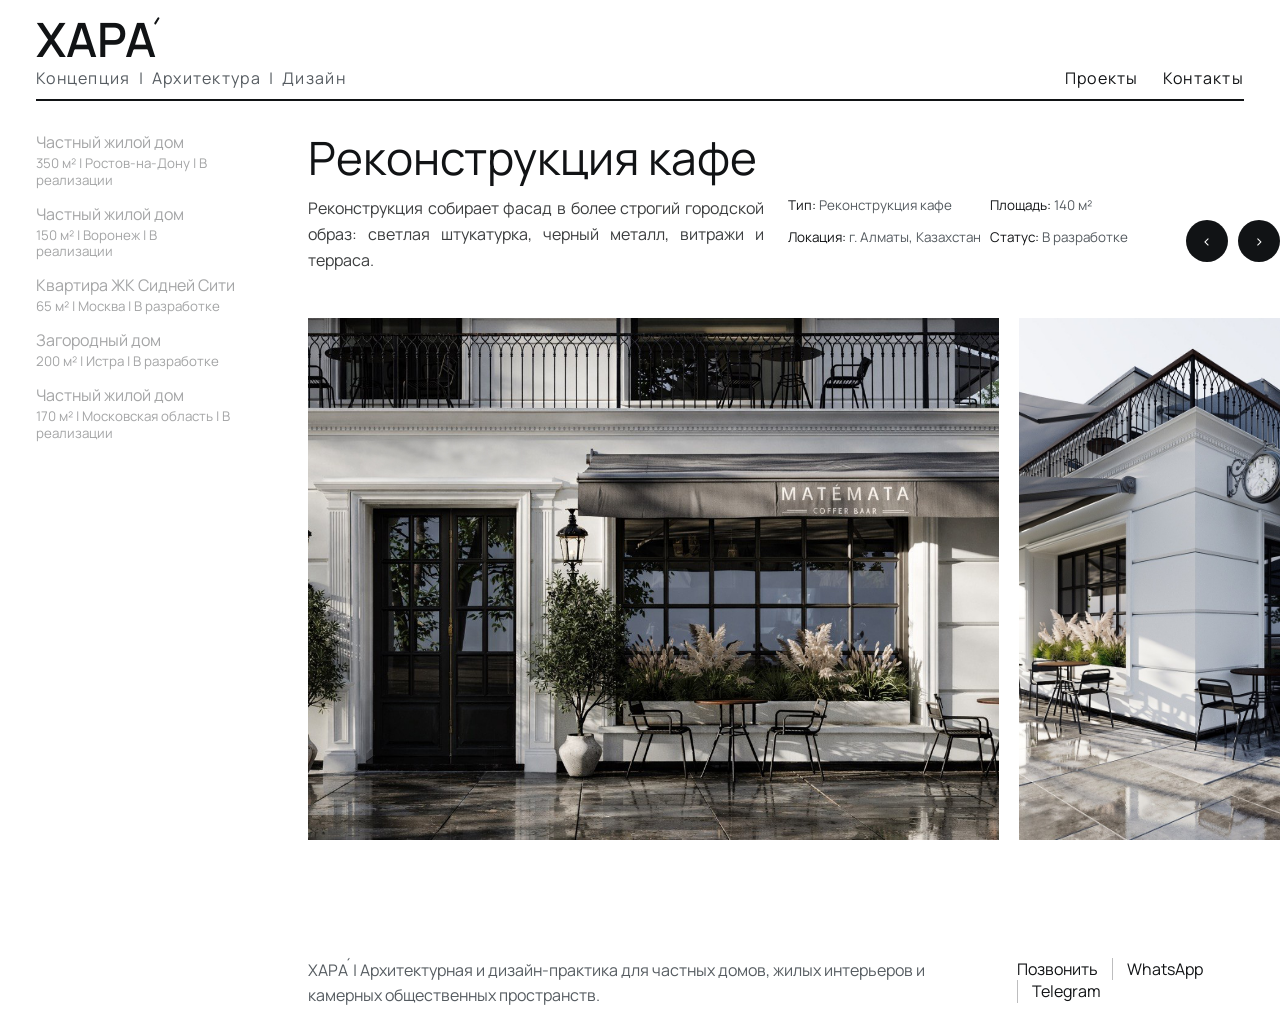
==== projects/almaty-reconstruction.html @ b7edfe9e "Refine mobile layout and contact overlay" ====
<!DOCTYPE html>
<html lang="ru">
<head>
  <meta charset="UTF-8">
  <meta name="viewport" content="width=device-width, initial-scale=1.0">
  <meta
    name="description"
    content="Реконструкция г Алматы — архитектурный проект общественного объекта. Светлый фасад, черный металл, витражи и терраса по периметру."
  >
  <title>Реконструкция кафе — ХАРА́</title>
  <link rel="preconnect" href="https://fonts.googleapis.com">
  <link rel="preconnect" href="https://fonts.gstatic.com" crossorigin>
  <link
    href="https://fonts.googleapis.com/css2?family=Manrope:wght@400;500;600&display=swap"
    rel="stylesheet"
  >
  <link rel="stylesheet" href="../styles.css?v=20260509-mobile-facts">
</head>
<body>
  <div class="site-shell">
    <header class="topbar">
      <a class="brand" href="../index.html#home" aria-label="ХАРА́ главная">
        <span class="brand-mark">
          <span class="brand-word">ХАРА<span class="accent-mark" aria-hidden="true"></span></span>
        </span>
      </a>

      <div class="topbar-meta">
        <nav class="brand-caption brand-caption-nav" aria-label="Разделы практики">
          <a href="../index.html#practice">Концепция</a>
          <span aria-hidden="true">|</span>
          <a href="../index.html?filter=architecture#works">Архитектура</a>
          <span aria-hidden="true">|</span>
          <a href="../index.html?filter=design#works">Дизайн</a>
        </nav>

        <nav class="nav" aria-label="Основная навигация">
          <a href="../index.html#works">Проекты</a>
          <a href="../index.html#contact" class="js-contact-trigger">Контакты</a>
        </nav>
      </div>
    </header>

    <main class="project-page-main">
      <section class="project-page-hero section">
        <p class="eyebrow">Проект</p>
        <h1 class="project-page-title reveal">Реконструкция кафе</h1>

        <div class="project-page-meta reveal">
          <p>140 м²</p>
          <p>г. Алматы, Казахстан</p>
          <p>В разработке</p>
        </div>
      </section>

      <section class="project-page-grid section">
        <div class="project-page-summary reveal">
          <p>Реконструкция собирает фасад в более строгий городской образ: светлая штукатурка, черный металл, витражи и терраса.</p>
        </div>

        <div class="project-facts reveal">
          <p><span>Тип</span> Реконструкция кафе</p>
          <p><span>Площадь</span> 140 м²</p>
          <p><span>Локация</span> г. Алматы, Казахстан</p>
          <p><span>Статус</span> В разработке</p>
        </div>
      </section>

      <section class="project-gallery section">
        <figure class="reveal">
          <img src="../проекты/Реконструкция г Алматы/1.jpg" alt="Реконструкция г Алматы — фасад с человеком">
          <figcaption>Главный фасад с человеком, входной группой, террасой и черной витражной сеткой.</figcaption>
        </figure>
        <figure class="reveal">
          <img src="../проекты/Реконструкция г Алматы/2.jpg" alt="Реконструкция г Алматы — угол здания">
          <figcaption>Угол здания с часами, маркизой и ограждением террасы.</figcaption>
        </figure>
        <figure class="reveal">
          <img src="../проекты/Реконструкция г Алматы/3.jpg" alt="Реконструкция г Алматы — общий фасад">
          <figcaption>Общий фасадный кадр с городской перспективой и мокрым покрытием улицы.</figcaption>
        </figure>
      </section>
    </main>

    <footer class="footer">
      <div class="footer-copy">
        <p class="footer-note"><span class="brand-word">ХАРА<span class="accent-mark" aria-hidden="true"></span></span> | Архитектурная и дизайн-практика для частных домов, жилых интерьеров и камерных общественных пространств.</p>
      </div>
      <div class="contact-actions" aria-label="Связаться">
        <a href="tel:+79281181850">Позвонить</a>
        <a href="https://wa.me/79281181850">WhatsApp</a>
        <a href="https://t.me/sergey_danilovv">Telegram</a>
      </div>
    </footer>
  </div>

  <script src="../script.js?v=20260509-mobile-facts"></script>
</body>
</html>
---- styles.css ----
:root {
  --bg: #ffffff;
  --text: #111315;
  --muted: #565c61;
  --line: #111315;
  --line-strong: #111315;
  --accent: #17191c;
  --page-gutter: 36px;
  --fs-text: clamp(0.95rem, 0.9rem + 0.15vw, 1rem);
  --fs-title: clamp(1.9rem, 1.2rem + 2.2vw, 3.2rem);
  --fs-display: clamp(4.4rem, 8vw, 8.8rem);
  --topbar-height: 0px;
  --info-bar-height: 0px;
}

*,
*::before,
*::after {
  box-sizing: border-box;
}

html {
  scroll-behavior: smooth;
  scroll-padding-top: calc(var(--topbar-height) + 58px);
}

[id] {
  scroll-margin-top: calc(var(--topbar-height) + 20px);
}

body {
  margin: 0;
  min-width: 320px;
  overflow-x: hidden;
  font-family: "Manrope", sans-serif;
  font-size: var(--fs-text);
  color: var(--text);
  background: var(--bg);
}

body.hara-intro-active {
  overflow: hidden;
}

.hara-intro {
  position: fixed;
  inset: 0;
  z-index: 9999;
  padding: clamp(24px, 5vw, 64px);
  background: #ffffff;
  color: var(--text);
  cursor: pointer;
}

.hara-intro.is-exiting {
  animation: intro-fade-out 700ms ease forwards;
}

.hara-intro-drawing {
  position: absolute;
  top: 50%;
  left: 50%;
  width: min(82vw, 900px);
  max-height: min(76vh, 620px);
  overflow: visible;
  transform: translate(-50%, -50%);
}

.intro-composition {
  animation: intro-composition-out 780ms ease forwards;
  animation-delay: 6450ms;
}

.intro-line {
  fill: none;
  stroke: currentColor;
  stroke-width: 0.64;
  opacity: 0;
  vector-effect: non-scaling-stroke;
  animation: intro-line-in 520ms ease forwards;
  transform-box: fill-box;
}

.intro-axis {
  stroke-linecap: butt;
}

.intro-axis-dot {
  fill: currentColor;
  opacity: 0;
  animation: intro-dot-in 240ms ease forwards;
}

.intro-dim {
  stroke-width: 0.58;
}

.intro-h,
.intro-dim-main {
  transform: scaleX(0);
  transform-origin: left center;
}

.intro-v,
.intro-dim-vertical {
  transform: scaleY(0);
  transform-origin: center top;
}

.intro-dim-tick {
  transform: scale(0);
  transform-origin: center;
}

.intro-mark-content {
  opacity: 0;
  transform-box: fill-box;
  transform-origin: center;
  animation: intro-mark-in 420ms ease forwards;
}

.intro-axis-bubble {
  opacity: 0;
  transform-box: fill-box;
  transform-origin: center;
  animation: intro-mark-in 420ms ease forwards;
}

.intro-mark circle,
.intro-axis-bubble {
  fill: #ffffff;
  stroke: currentColor;
  stroke-width: 0.9;
  vector-effect: non-scaling-stroke;
}

.intro-mark text,
.intro-caption {
  fill: currentColor;
  font-family: "Manrope", sans-serif;
  text-anchor: middle;
  dominant-baseline: central;
}

.intro-mark text {
  font-size: 34px;
  font-weight: 400;
}

.intro-greek-mark text {
  font-size: 38px;
}

.intro-greek-letter {
  opacity: 0;
  animation: intro-letter-in 460ms ease forwards;
}

.intro-brand-letter {
  opacity: 0;
  animation: intro-letter-in 480ms ease forwards;
}

.intro-brand-letter-main {
  text-anchor: middle;
}

.intro-brand-prime {
  fill: none;
  stroke: currentColor;
  stroke-linecap: butt;
  stroke-width: 1;
  vector-effect: non-scaling-stroke;
  opacity: 0;
  animation: intro-letter-in 480ms ease forwards;
}

.intro-caption-mask {
  fill: #ffffff;
  opacity: 0;
  animation: intro-mask-in 300ms ease forwards;
}

.intro-caption {
  opacity: 0;
  font-size: 20px;
  letter-spacing: 0;
  animation: intro-caption-in 480ms ease forwards;
}

.intro-final {
  position: absolute;
  top: 50%;
  left: 50%;
  --intro-final-brand-size: clamp(4.5rem, 9vw, 8rem);
  --intro-final-width: calc(var(--intro-final-brand-size) * 3.18);
  width: min(90vw, 820px);
  opacity: 0;
  text-align: center;
  transform: translate(-50%, calc(-50% + 16px));
  animation: intro-final-in 680ms ease forwards;
  animation-delay: 6850ms;
}

.hara-intro--final-only .intro-final {
  animation-delay: 420ms;
}

.intro-final p {
  margin: 0;
}

.intro-final-lockup {
  width: min(100%, var(--intro-final-width));
  margin: 0 auto;
}

.intro-final-brand {
  font-size: var(--intro-final-brand-size);
  font-weight: 600;
  line-height: 0.86;
}

.intro-final-word {
  position: relative;
  display: inline-block;
}

.intro-final-accent {
  position: absolute;
  top: -0.045em;
  right: 0.105em;
  width: 0.11em;
  height: 0.034em;
  background: currentColor;
  border-radius: 999px;
  transform: rotate(-58deg);
  transform-origin: center;
}

.intro-final-practice {
  margin-top: clamp(16px, 2.1vw, 24px);
  width: 100%;
  color: var(--text);
  font-size: clamp(1rem, 1.25vw, 1.28rem);
  line-height: 1.25;
  white-space: nowrap;
}

.intro-final-measure {
  position: relative;
  display: block;
  width: 100%;
  height: 15px;
  margin: 5px 0 0;
  color: var(--text);
}

.intro-final-measure-line {
  position: absolute;
  top: 7px;
  right: 0;
  left: 0;
  height: 1px;
  background: currentColor;
}

.intro-final-measure-tick {
  position: absolute;
  top: 2px;
  width: 1px;
  height: 12px;
  background: currentColor;
  opacity: 0;
  transform: rotate(42deg) scaleY(0.65);
  transform-origin: center;
  animation: intro-final-tick-in 320ms ease forwards;
  animation-delay: 7650ms;
}

.hara-intro--final-only .intro-final-measure-tick {
  animation-delay: 1120ms;
}

.intro-final-measure-tick-left {
  left: 0;
}

.intro-final-measure-tick-right {
  right: 0;
}

.intro-final-greek {
  margin-top: 6px;
  color: var(--muted);
  font-size: clamp(1.12rem, 1.6vw, 1.55rem);
  font-weight: 400;
  line-height: 1.2;
}

.intro-enter {
  position: fixed;
  top: clamp(20px, 3vw, 38px);
  right: clamp(22px, 3vw, 42px);
  z-index: 1;
  padding: 0;
  border: 0;
  opacity: 0;
  color: var(--text);
  background: transparent;
  cursor: pointer;
  animation: intro-enter-in 480ms ease forwards;
  animation-delay: 7750ms;
}

.hara-intro--final-only .intro-enter {
  animation-delay: 1380ms;
}

.intro-enter::after {
  content: "";
  position: absolute;
  right: 0;
  bottom: -4px;
  left: 0;
  height: 1px;
  background: currentColor;
  transform: scaleX(0);
  transform-origin: left center;
  transition: transform 160ms ease;
}

.intro-enter:hover::after,
.intro-enter:focus-visible::after {
  transform: scaleX(1);
}

.intro-delay-1 {
  animation-delay: 90ms;
}

.intro-delay-2 {
  animation-delay: 270ms;
}

.intro-delay-3 {
  animation-delay: 450ms;
}

.intro-delay-4 {
  animation-delay: 630ms;
}

.intro-delay-5 {
  animation-delay: 900ms;
}

.intro-delay-6 {
  animation-delay: 1080ms;
}

.intro-delay-7 {
  animation-delay: 1260ms;
}

.intro-delay-8 {
  animation-delay: 1440ms;
}

.intro-delay-9 {
  animation-delay: 2550ms;
}

.intro-delay-10 {
  animation-delay: 2670ms;
}

.intro-delay-11 {
  animation-delay: 2790ms;
}

.intro-delay-12 {
  animation-delay: 2910ms;
}

.intro-delay-13 {
  animation-delay: 3060ms;
}

.intro-delay-14 {
  animation-delay: 3180ms;
}

.intro-delay-15 {
  animation-delay: 3300ms;
}

.intro-delay-16 {
  animation-delay: 3420ms;
}

.intro-delay-17 {
  animation-delay: 3600ms;
}

.intro-delay-18 {
  animation-delay: 3760ms;
}

.intro-delay-19 {
  animation-delay: 3920ms;
}

.intro-delay-20 {
  animation-delay: 4080ms;
}

.intro-delay-21 {
  animation-delay: 4300ms;
}

.intro-delay-22 {
  animation-delay: 4480ms;
}

.intro-delay-23 {
  animation-delay: 4660ms;
}

.intro-delay-24 {
  animation-delay: 4840ms;
}

.intro-delay-25 {
  animation-delay: 5150ms;
}

.intro-delay-26 {
  animation-delay: 5350ms;
}

.intro-delay-27 {
  animation-delay: 5550ms;
}

@keyframes intro-line-in {
  to {
    opacity: 1;
    transform: none;
  }
}

@keyframes intro-mark-in {
  from {
    opacity: 0;
    transform: translateY(8px) scale(0.96);
  }

  to {
    opacity: 1;
    transform: translateY(0) scale(1);
  }
}

@keyframes intro-dot-in {
  to {
    opacity: 1;
  }
}

@keyframes intro-letter-in {
  from {
    opacity: 0;
    transform: translateY(5px);
  }

  to {
    opacity: 1;
    transform: translateY(0);
  }
}

@keyframes intro-mask-in {
  to {
    opacity: 1;
  }
}

@keyframes intro-caption-in {
  from {
    opacity: 0;
    transform: translateY(6px);
  }

  to {
    opacity: 1;
    transform: translateY(0);
  }
}

@keyframes intro-composition-out {
  to {
    opacity: 0;
    transform: scale(0.985);
  }
}

@keyframes intro-final-in {
  to {
    opacity: 1;
    transform: translate(-50%, -50%);
  }
}

@keyframes intro-final-tick-in {
  from {
    opacity: 0;
    transform: rotate(42deg) scaleY(0.2);
  }

  to {
    opacity: 1;
    transform: rotate(42deg) scaleY(1);
  }
}

@keyframes intro-enter-in {
  to {
    opacity: 1;
  }
}

@keyframes intro-fade-out {
  to {
    opacity: 0;
    visibility: hidden;
  }
}

a {
  color: inherit;
  text-decoration: none;
}

button,
input,
textarea {
  font: inherit;
}

.site-shell {
  width: 100%;
  padding: 0 0 calc(var(--info-bar-height) + 24px);
}

.topbar {
  position: sticky;
  top: 0;
  z-index: 20;
  display: grid;
  gap: 6px;
  padding: 18px var(--page-gutter) 12px;
  background: rgba(255, 255, 255, var(--topbar-bg-alpha, 0.62));
  -webkit-backdrop-filter: blur(18px);
  backdrop-filter: blur(18px);
  transition: padding 180ms ease, background 180ms ease;
}

.topbar::after {
  content: "";
  position: absolute;
  left: var(--page-gutter);
  bottom: 0;
  right: var(--page-gutter);
  height: 2px;
  background: var(--line);
}

.brand {
  display: inline-flex;
  width: max-content;
}

.topbar-meta {
  display: flex;
  justify-content: space-between;
  align-items: baseline;
  gap: 18px;
  max-height: 80px;
  overflow: hidden;
  transition: opacity 180ms ease, max-height 180ms ease, transform 180ms ease;
}

.brand-caption,
.nav,
.eyebrow,
.project-number,
.project-meta,
.info-label,
.contact-details span {
  letter-spacing: 0.08em;
}

.brand-word {
  position: relative;
  display: inline-block;
  padding-right: 0.14em;
}

.accent-mark {
  position: absolute;
  top: 0.04em;
  right: 0.05em;
  width: 0.16em;
  height: 0.045em;
  background: currentColor;
  border-radius: 999px;
  transform: rotate(-58deg);
  transform-origin: center;
}

.brand-mark {
  font-family: "Manrope", sans-serif;
  font-size: var(--fs-title);
  font-weight: 600;
  line-height: 0.9;
  transform: scaleX(1);
  transform-origin: left center;
  transition: font-size 180ms ease, line-height 180ms ease, transform 180ms ease;
}

.brand-caption {
  color: var(--muted);
  line-height: 1.1;
  white-space: nowrap;
}

.brand-caption-nav {
  display: flex;
  gap: 8px;
  align-items: baseline;
}

.brand-caption-nav a {
  position: relative;
  color: inherit;
}

.brand-caption-nav a:hover,
.brand-caption-nav a:focus-visible,
.brand-caption-nav a.is-active {
  color: var(--text);
}

.nav {
  display: flex;
  gap: 24px;
  flex-shrink: 0;
}

.nav a {
  position: relative;
  padding-bottom: 0;
}

.nav a::after {
  display: none;
  content: none;
}

.nav a:hover::after,
.nav a:focus-visible::after,
.nav a.is-active::after {
  transform: none;
}

.section {
  padding: 44px var(--page-gutter) 0;
}

.works,
.approach,
.contact {
  margin-top: 48px;
  padding-top: 26px;
}

.works {
  margin-top: 0;
  padding-top: 0;
  padding-left: var(--page-gutter);
  padding-right: var(--page-gutter);
}

.hero {
  padding-top: 56px;
  min-height: 38vh;
}

.eyebrow {
  margin: 0 0 18px;
  color: var(--muted);
}

.hero h1,
.section-heading h2,
.project-row h3 {
  margin: 0;
  font-family: "Manrope", sans-serif;
  font-weight: 500;
  letter-spacing: 0;
}

.hero h1 {
  max-width: 12ch;
  font-size: var(--fs-display);
  line-height: 0.92;
}

.hero h1 > .brand-word {
  display: block;
  width: max-content;
}

.hero .brand-word {
  width: max-content;
  padding-right: 0.16em;
}

.hero .accent-mark {
  top: 0.02em;
  right: 0.04em;
  width: 0.15em;
  height: 0.04em;
}

.info-bar {
  position: fixed;
  right: 0;
  bottom: 0;
  left: 0;
  z-index: 19;
  padding: 0 var(--page-gutter);
  background: rgba(255, 255, 255, 0.58);
  -webkit-backdrop-filter: blur(22px);
  backdrop-filter: blur(22px);
}

.info-bar::before {
  content: "";
  position: absolute;
  top: 0;
  left: var(--page-gutter);
  right: var(--page-gutter);
  height: 2px;
  background: var(--line);
}

.info-bar-grid {
  display: grid;
  grid-template-columns: minmax(0, 1.3fr) minmax(180px, 0.45fr) minmax(220px, 0.55fr);
  gap: 24px;
  align-items: start;
  padding: 12px 0;
}

.lead,
.approach-grid p,
.project-note,
.contact-text,
.contact-details p {
  line-height: 1.72;
}

.lead,
.approach-grid p,
.contact-text,
.footer-note,
.practice-panel p {
  -webkit-hyphens: auto;
  hyphens: auto;
  text-align: justify;
  text-align-last: left;
}

.lead {
  max-width: 42rem;
  margin: 0;
  color: rgba(17, 19, 21, 0.82);
}

.lead--tagline {
  max-width: none;
  color: var(--text);
  -webkit-hyphens: manual;
  hyphens: manual;
  text-align: left;
}

.hero-meta {
  display: grid;
  gap: 6px;
  color: var(--muted);
}

.info-contact {
  display: grid;
  gap: 6px;
  color: var(--muted);
}

.mobile-service-nav {
  display: none;
}

.hero-meta p {
  margin: 0;
}

.info-contact p {
  margin: 0;
}

.info-label {
  margin: 0 0 2px;
  color: var(--text);
}

.section-heading {
  display: grid;
  gap: 12px;
  margin-bottom: 30px;
}

.works .section-heading {
  display: none;
}

.section-heading h2 {
  max-width: 11ch;
  font-size: var(--fs-title);
  font-family: "Manrope", sans-serif;
  font-weight: 400;
  line-height: 1.08;
}

.project-list {
  display: grid;
  gap: 0;
  min-width: 0;
}

.project-row {
  position: relative;
  display: grid;
  grid-template-columns: minmax(300px, 0.58fr) minmax(0, 1.42fr);
  grid-template-rows: auto auto 1fr;
  gap: 18px 44px;
  align-items: start;
  min-height: calc(100svh - var(--topbar-height));
  padding: 22px 0 34px;
  border-top: 1px solid rgba(17, 19, 21, 0.18);
  overflow: hidden;
}

.project-row.is-filtered-out {
  display: none;
}

.project-row-hit {
  position: absolute;
  inset: 0;
  z-index: 1;
}

.project-row-hit:focus-visible {
  outline: 1px solid var(--line);
  outline-offset: -2px;
}

.project-row > :not(.project-row-hit) {
  position: relative;
  z-index: 2;
  pointer-events: none;
}

.project-row .project-docs,
.project-row .project-docs * {
  pointer-events: auto;
}

.project-row:first-child {
  border-top: 0;
}

.is-project-filtered .project-row.is-first-visible {
  border-top: 0;
}

.project-row:last-child {
  border-bottom: 1px solid rgba(17, 19, 21, 0.18);
}

a.project-row {
  transition: none;
}

a.project-row:hover,
a.project-row:focus-visible {
  opacity: 1;
}

.project-number {
  display: none;
}

.project-copy {
  display: grid;
  align-content: start;
  align-self: start;
  gap: 20px;
  grid-column: 1;
  grid-row: 2 / span 2;
  min-width: 0;
  max-width: 28rem;
}

.project-kind,
.project-meta,
.project-details,
.project-note,
.project-docs {
  margin: 0;
}

.project-kind {
  color: var(--text);
}

.project-row h3 {
  font-family: "Manrope", sans-serif;
  font-size: clamp(1.08rem, 0.95rem + 0.75vw, 1.55rem);
  font-weight: 400;
  line-height: 1.12;
  align-self: start;
  grid-column: 1;
  grid-row: 1;
  transform: none;
}

.project-meta {
  color: var(--muted);
  font-size: clamp(0.88rem, 0.84rem + 0.12vw, 0.96rem);
  line-height: 1.28;
  transform: none;
}

.project-details {
  display: grid;
  grid-template-columns: minmax(0, 1fr) minmax(0, 1fr);
  gap: 12px 28px;
  padding: 0;
  list-style: none;
  color: var(--muted);
  font-size: clamp(0.8rem, 0.74rem + 0.14vw, 0.9rem);
  line-height: 1.38;
  min-width: 0;
}

.project-details li {
  display: flex;
  min-width: 0;
  gap: 3px;
  align-items: baseline;
  white-space: nowrap;
}

.project-details li:nth-child(even) {
  justify-self: start;
}

.project-details span {
  display: inline;
  flex: 0 0 auto;
  margin-bottom: 0;
  color: var(--text);
}

.project-details span::after {
  content: ":";
}

.project-note {
  max-width: none;
  min-width: 0;
  color: rgba(17, 19, 21, 0.78);
  font-size: clamp(0.92rem, 0.86rem + 0.18vw, 1rem);
  line-height: 1.58;
  text-align: justify;
  text-align-last: left;
  -webkit-hyphens: auto;
  hyphens: auto;
}

.project-docs {
  display: grid;
  width: 100%;
  min-width: 0;
  max-width: 28rem;
  align-self: start;
}

.project-plan-card {
  display: grid;
  grid-template-columns: minmax(0, 1fr) 96px;
  gap: 16px;
  align-items: center;
  min-height: 88px;
  margin: 0;
  padding: 10px 0;
  border-top: 1px solid rgba(17, 19, 21, 0.18);
  border-bottom: 1px solid rgba(17, 19, 21, 0.18);
  cursor: zoom-in;
}

.project-plan-card img {
  grid-column: 2;
  grid-row: 1;
  display: block;
  width: 96px;
  height: 72px;
  object-fit: contain;
  object-position: center;
  background: #ffffff;
  opacity: 0.72;
  transition: opacity 160ms ease;
}

.project-plan-card:hover img,
.project-plan-card:focus-visible img {
  opacity: 0.95;
}

.project-plan-card figcaption {
  grid-column: 1;
  grid-row: 1;
  display: grid;
  gap: 4px;
  margin: 0;
  color: var(--text);
  line-height: 1.28;
}

.project-plan-card figcaption::after {
  content: none;
}

.project-render {
  position: relative;
  display: flex;
  align-items: center;
  justify-content: center;
  grid-column: 2;
  grid-row: 1 / span 3;
  align-self: stretch;
  min-height: 0;
  height: 100%;
  overflow: hidden;
  background: transparent;
}

.project-render img {
  display: block;
  width: 100%;
  height: 100%;
  object-fit: cover;
  object-position: top center;
}

.project-render-label {
  display: none;
}

.project-render-name {
  font-family: "Manrope", sans-serif;
  font-weight: 500;
  line-height: 1;
}

a.project-row:hover .project-render img,
a.project-row:focus-visible .project-render img {
  transform: none;
}

@media (min-width: 981px) {
  .has-project-index {
    --project-content-gap: clamp(52px, 4vw, 86px);
    --project-index-width: clamp(220px, 16vw, 292px);
    --project-intro-top: clamp(30px, 2.5vw, 46px);
  }

  .has-project-index .project-page-main,
  .has-project-index .practice-panel,
  .has-project-index .footer {
    margin-left: calc(var(--project-index-width) + var(--project-content-gap));
  }

  .project-index {
    position: fixed;
    top: calc(var(--topbar-height) + var(--project-intro-top));
    bottom: 24px;
    left: var(--page-gutter);
    z-index: 12;
    display: grid;
    width: var(--project-index-width);
    align-content: space-between;
    gap: 26px;
    overflow: auto;
    padding-right: 20px;
    scrollbar-width: none;
  }

  .has-project-index .project-page-hero {
    padding-top: var(--project-intro-top);
  }

  .has-project-index .project-page-grid {
    padding-top: 14px;
  }

  .has-project-index .project-gallery {
    width: calc(100% - var(--page-gutter));
    margin-left: var(--page-gutter);
    padding-left: 0;
    padding-right: var(--page-gutter);
    padding-top: 44px;
  }

  .project-index::-webkit-scrollbar {
    display: none;
  }

  .project-index-block {
    display: grid;
    gap: 16px;
  }

  .project-index-title {
    display: none;
  }

  .project-index-list {
    display: grid;
    gap: 10px;
  }

  .project-index-list {
    gap: 16px;
  }

  .project-index-link {
    display: block;
    color: rgba(17, 19, 21, 0.38);
    line-height: 1.2;
  }

  .project-index-link small {
    display: block;
    margin-top: 3px;
    color: rgba(17, 19, 21, 0.38);
    line-height: 1.25;
  }

  .project-index-link.is-current,
  .project-index-link.is-current small,
  .project-index-link:hover,
  .project-index-link:focus-visible {
    color: var(--text);
  }

  .has-project-index .project-page-title {
    grid-column: 1 / span 6;
  }

  .has-project-index .project-page-summary {
    grid-column: 1 / span 6;
  }

  .has-project-index .project-page-grid > .project-docs {
    grid-column: 1 / span 6;
    grid-row: 2;
  }

  .has-project-index .project-facts {
    grid-column: 7 / span 5;
    max-width: 560px;
  }

  .has-project-index .project-page-grid:has(> .project-docs) .project-facts {
    grid-row: 2;
    align-self: center;
  }
}

.approach-grid {
  display: grid;
  grid-template-columns: repeat(2, minmax(0, 1fr));
  gap: 28px;
}

.approach-grid p {
  max-width: 38rem;
  margin: 0;
  color: rgba(17, 19, 21, 0.82);
}

.contact-summary {
  display: grid;
  grid-template-columns: repeat(2, minmax(0, 1fr));
  gap: 28px 36px;
}

.contact-text {
  max-width: 42rem;
  margin: 0;
  color: rgba(17, 19, 21, 0.82);
}

.contact-details {
  display: grid;
  gap: 12px;
  align-content: start;
}

.contact-details p {
  margin: 0;
  color: var(--muted);
}

.contact-details span {
  display: inline-block;
  min-width: 88px;
  color: var(--text);
}

.footer {
  display: flex;
  justify-content: space-between;
  align-items: flex-start;
  gap: 16px;
  margin-top: 42px;
  padding: 20px var(--page-gutter) 0;
  color: var(--muted);
}

.footer p {
  margin: 0;
}

.footer-copy {
  display: grid;
  gap: 0;
  max-width: none;
}

.footer-brand {
  display: none;
}

.contact-actions {
  display: flex;
  flex-wrap: wrap;
  gap: 0;
  align-items: baseline;
  color: var(--text);
}

.contact-actions a {
  display: inline-block;
  padding-right: 14px;
  line-height: 1.4;
}

.contact-actions a + a {
  padding-left: 14px;
  border-left: 1px solid rgba(17, 19, 21, 0.28);
}

.contact-actions a:hover,
.contact-actions a:focus-visible {
  text-decoration: underline;
  text-underline-offset: 0.18em;
}

.contact-actions a.is-phone-visible {
  text-decoration: none;
}

.footer-note {
  max-width: none;
  line-height: 1.58;
  -webkit-hyphens: none;
  hyphens: none;
  overflow-wrap: normal;
  text-align: left;
  text-align-last: left;
}

.practice-panel {
  display: grid;
  grid-template-columns: repeat(3, minmax(0, 1fr));
  gap: 24px;
  margin-top: 70px;
  padding: 24px var(--page-gutter) 0;
  border-top: 1px solid rgba(17, 19, 21, 0.18);
}

.practice-panel p {
  margin: 0;
  color: rgba(17, 19, 21, 0.82);
  line-height: 1.58;
}

.practice-panel-label {
  margin-bottom: 10px !important;
  color: var(--text) !important;
  letter-spacing: 0.08em;
}

.project-page-main {
  padding-bottom: 56px;
}

.project-page-hero {
  padding-top: 24px;
  display: grid;
  grid-template-columns: repeat(12, minmax(0, 1fr));
  column-gap: 24px;
  row-gap: 0;
}

.project-page-title {
  margin: 0;
  font-family: "Manrope", sans-serif;
  font-size: clamp(1.9rem, 1.15rem + 2.15vw, 3.05rem);
  font-weight: 400;
  line-height: 1.08;
  letter-spacing: 0;
  grid-column: 1 / span 5;
}

.project-page-hero .eyebrow {
  display: none;
}

.project-page-meta {
  display: none;
}

.project-page-meta p {
  margin: 0;
  color: var(--muted);
}

.project-page-grid {
  display: grid;
  grid-template-columns: repeat(12, minmax(0, 1fr));
  gap: 28px 24px;
  align-items: start;
}

.project-page-summary {
  grid-column: 1 / span 5;
  grid-row: 1;
  display: grid;
  gap: 0;
}

.project-page-summary p {
  max-width: none;
  margin: 0;
  line-height: 1.62;
  color: rgba(17, 19, 21, 0.82);
  text-align: justify;
  text-align-last: left;
  -webkit-hyphens: auto;
  hyphens: auto;
}

.project-page-grid > .project-docs {
  grid-column: 1 / span 5;
  grid-row: 2;
  max-width: none;
}

.project-facts {
  grid-column: 7 / span 5;
  grid-row: 1;
  display: grid;
  grid-template-columns: minmax(0, 1fr) minmax(0, 1fr);
  gap: 12px 28px;
  align-self: start;
  min-width: 0;
  font-size: clamp(0.78rem, 0.72rem + 0.15vw, 0.9rem);
}

.project-facts p {
  display: flex;
  gap: 3px;
  align-items: baseline;
  margin: 0;
  line-height: 1.48;
  color: var(--muted);
  white-space: nowrap;
}

.project-facts p:nth-child(even) {
  justify-self: start;
}

.project-facts span {
  display: inline;
  flex: 0 0 auto;
  min-width: 0;
  margin-bottom: 0;
  color: var(--text);
}

.project-facts span::after {
  content: ":";
}

.project-gallery-shell {
  position: relative;
  display: block;
}

.project-switcher {
  display: none;
}

.project-index-title {
  display: none;
}

.project-gallery-controls {
  position: absolute;
  top: -54px;
  right: 0;
  z-index: 3;
  display: flex;
  gap: 10px;
}

.project-gallery-control {
  width: 42px;
  height: 42px;
  border: 0;
  border-radius: 999px;
  padding: 0;
  color: #ffffff;
  background: var(--text);
  cursor: pointer;
}

.project-gallery {
  display: flex;
  gap: 20px;
  overflow-x: auto;
  overflow-y: hidden;
  align-items: flex-start;
  scroll-snap-type: x proximity;
  scrollbar-width: none;
  cursor: grab;
}

.project-gallery::-webkit-scrollbar {
  display: none;
}

.project-gallery--single {
  display: block;
  max-width: 72rem;
  cursor: default;
}

.project-gallery figure {
  position: relative;
  flex: 0 0 auto;
  margin: 0;
  overflow: hidden;
  background: transparent;
  cursor: zoom-in;
  scroll-snap-align: start;
}

.project-gallery--single figure {
  width: 100%;
  cursor: zoom-in;
}

.project-gallery figure.gallery-item--landscape {
  width: clamp(560px, 54vw, 980px);
}

.project-gallery figure.gallery-item--portrait {
  width: clamp(280px, 24vw, 440px);
}

.project-gallery figure.gallery-item--square {
  width: clamp(360px, 33vw, 620px);
}

.project-gallery--single img,
.project-gallery img {
  display: block;
  width: 100%;
  height: clamp(320px, 58vh, 720px);
  object-fit: cover;
}

.project-gallery--single img {
  height: auto;
}

.project-gallery figcaption {
  display: none;
}

.project-gallery .reveal,
.realization-gallery .reveal {
  opacity: 1;
  transform: none;
}

.realization-section {
  margin-top: 52px;
}

.realization-head {
  display: block;
  padding-top: 24px;
  border-top: 2px solid var(--line);
}

.realization-head h2 {
  margin: 0;
  font-family: "Manrope", sans-serif;
  font-size: var(--fs-body);
  font-weight: 400;
  line-height: 1.72;
  letter-spacing: 0;
  color: var(--muted);
}

.realization-head p {
  display: none;
}

.realization-gallery {
  display: flex;
  gap: 20px;
  overflow-x: auto;
  overflow-y: hidden;
  max-width: none;
  margin-top: 24px;
  scroll-snap-type: x proximity;
  scrollbar-width: none;
  cursor: grab;
}

.realization-gallery--single {
  display: flex;
  max-width: none;
  overflow-x: auto;
  overflow-y: hidden;
  scrollbar-width: none;
  cursor: grab;
}

.realization-gallery::-webkit-scrollbar,
.realization-gallery--single::-webkit-scrollbar {
  display: none;
}

.realization-card {
  position: relative;
  flex: 0 0 auto;
  margin: 0;
  overflow: hidden;
  background: transparent;
  scroll-snap-align: start;
  cursor: zoom-in;
}

.realization-card--main {
  grid-row: auto;
}

.realization-card img {
  display: block;
  width: auto;
  max-width: none;
  height: clamp(300px, 34vh, 430px);
}

.realization-card figcaption,
.gallery-lightbox-caption {
  display: none;
}

.project-gallery.is-dragging,
.realization-gallery.is-dragging,
.realization-gallery--single.is-dragging {
  cursor: grabbing;
}

.project-gallery.is-dragging *,
.realization-gallery.is-dragging *,
.realization-gallery--single.is-dragging * {
  user-select: none;
}

.reveal {
  opacity: 0;
  transform: translateY(12px);
  transition:
    opacity 420ms ease,
    transform 420ms ease;
}

.reveal.is-visible {
  opacity: 1;
  transform: translateY(0);
}

.gallery-lightbox {
  position: fixed;
  inset: 0;
  z-index: 80;
  display: grid;
  place-items: center;
  padding: 24px;
  background: rgba(17, 19, 21, 0.92);
  opacity: 0;
  pointer-events: none;
  transition: opacity 180ms ease;
}

.gallery-lightbox.is-open {
  opacity: 1;
  pointer-events: auto;
}

.gallery-lightbox-stage {
  position: relative;
  display: grid;
  gap: 14px;
  width: min(92vw, 1600px);
}

.gallery-lightbox-brand {
  display: none;
}

.gallery-lightbox-top {
  display: flex;
  justify-content: flex-end;
}

.gallery-lightbox-frame {
  display: grid;
  grid-template-columns: auto minmax(0, 1fr) auto;
  gap: 16px;
  align-items: center;
  touch-action: pan-y;
}

.gallery-lightbox-image {
  display: block;
  width: auto;
  max-width: 100%;
  height: auto;
  max-height: calc(100vh - 180px);
  margin: 0 auto;
}

.gallery-lightbox-caption {
  margin: 0;
  color: rgba(255, 255, 255, 0.84);
  line-height: 1.72;
  text-align: center;
}

.gallery-lightbox-button {
  width: 46px;
  height: 46px;
  border: 0;
  border-radius: 999px;
  padding: 0;
  color: #ffffff;
  background: rgba(255, 255, 255, 0.16);
  cursor: pointer;
}

.gallery-lightbox.is-plan-lightbox {
  place-items: stretch;
  padding: 0;
  color: var(--text);
  background: #ffffff;
}

.gallery-lightbox.is-plan-lightbox .gallery-lightbox-stage {
  width: 100%;
  min-height: 100dvh;
  gap: 0;
}

.gallery-lightbox.is-plan-lightbox .gallery-lightbox-brand {
  position: fixed;
  top: 28px;
  left: 32px;
  z-index: 2;
  display: block;
  font-family: "Manrope", sans-serif;
  font-size: clamp(2rem, 4vw, 3.25rem);
  font-weight: 600;
  line-height: 0.9;
}

.gallery-lightbox.is-plan-lightbox .gallery-lightbox-top {
  position: fixed;
  top: 30px;
  right: 32px;
  z-index: 2;
}

.gallery-lightbox.is-plan-lightbox .gallery-lightbox-frame {
  display: grid;
  grid-template-columns: minmax(0, 1fr);
  width: 100%;
  min-height: 100dvh;
  padding: 92px 32px 44px;
  place-items: center;
}

.gallery-lightbox.is-plan-lightbox .gallery-lightbox-image {
  max-width: min(78vw, 920px);
  max-height: calc(100dvh - 150px);
  background: #ffffff;
}

.gallery-lightbox.is-plan-lightbox .gallery-lightbox-prev,
.gallery-lightbox.is-plan-lightbox .gallery-lightbox-next {
  display: none;
}

.gallery-lightbox.is-plan-lightbox .gallery-lightbox-button {
  color: var(--text);
  background: rgba(17, 19, 21, 0.06);
}

.clean-overlay {
  position: fixed;
  inset: 0;
  z-index: 90;
  display: grid;
  place-items: stretch;
  color: var(--text);
  background: #ffffff;
  visibility: hidden;
  opacity: 1;
  pointer-events: none;
}

.clean-overlay.is-open {
  visibility: visible;
  pointer-events: auto;
}

.contact-overlay-stage,
.concept-overlay-stage {
  position: relative;
  min-height: 100dvh;
  padding: 28px var(--page-gutter) 44px;
}

.clean-overlay-brand {
  position: absolute;
  top: 18px;
  left: var(--page-gutter);
  z-index: 1;
  font-family: "Manrope", sans-serif;
  font-size: clamp(2rem, 4vw, 3.25rem);
  font-weight: 600;
  line-height: 0.9;
}

.clean-overlay-close {
  position: absolute;
  top: 30px;
  right: var(--page-gutter);
  z-index: 1;
  width: auto;
  height: auto;
  border: 0;
  padding: 0;
  color: var(--text);
  background: transparent;
  font: inherit;
  cursor: pointer;
}

.contact-overlay-content,
.concept-overlay-content {
  display: grid;
  gap: 18px;
  position: absolute;
  top: 50%;
  left: 50%;
  min-height: 0;
  align-content: center;
  justify-content: center;
  text-align: center;
  transform: translate(-50%, -50%);
  z-index: 1;
}

.concept-overlay-content {
  width: min(560px, calc(100vw - var(--page-gutter) * 2));
  margin: 0 auto;
  color: rgba(17, 19, 21, 0.82);
  line-height: 1.58;
}

.concept-overlay-content p {
  margin: 0;
}

.mobile-contact-dock {
  display: none;
}

@media (max-width: 980px) {
  .info-bar-grid,
  .approach-grid,
  .contact-summary,
  .practice-panel,
  .project-page-hero,
  .project-page-grid,
  .realization-head,
  .realization-gallery {
    grid-template-columns: 1fr;
  }

  .project-index {
    position: sticky;
    top: var(--topbar-height);
    z-index: 18;
    display: grid;
    gap: 10px;
    overflow: hidden;
    padding: 12px var(--page-gutter);
    background: rgba(255, 255, 255, 0.9);
    -webkit-backdrop-filter: blur(16px);
    backdrop-filter: blur(16px);
  }

  .project-index-link small {
    display: none;
  }

  .project-index-list {
    display: flex;
    gap: 24px;
    min-width: 0;
    max-width: 100%;
    overflow-x: auto;
    padding-bottom: 2px;
    scrollbar-width: none;
  }

  .project-index-list::-webkit-scrollbar {
    display: none;
  }

  .project-index-link {
    display: flex;
    flex: 0 0 auto;
    gap: 7px;
    align-items: baseline;
    color: rgba(17, 19, 21, 0.45);
    white-space: nowrap;
  }

  .project-index-link.is-current {
    color: var(--text);
  }

  .project-page-title,
  .project-page-hero .eyebrow,
  .project-page-meta,
  .project-page-summary,
  .project-page-grid > .project-docs,
  .project-facts,
  .realization-head h2,
  .realization-head p {
    grid-column: 1 / -1;
  }

  .project-page-meta {
    display: none;
  }

  .project-page-summary,
  .project-page-grid > .project-docs,
  .project-facts {
    grid-row: auto;
  }

  .project-page-summary {
    order: 0;
  }

  .project-facts {
    order: 1;
    grid-template-columns: minmax(0, 1fr) max-content;
    justify-content: stretch;
  }

  .project-page-grid > .project-docs {
    order: 2;
  }

  .project-facts p {
    display: flex;
    white-space: nowrap;
  }

  .project-switcher {
    display: none;
  }

  .project-gallery figure.gallery-item--landscape {
    width: min(78vw, 760px);
  }

  .project-gallery figure.gallery-item--portrait {
    width: min(52vw, 420px);
  }

  .project-gallery figure.gallery-item--square {
    width: min(64vw, 520px);
  }

  .realization-card--main {
    grid-row: auto;
  }

  .project-row {
    grid-template-columns: 1fr;
    gap: 10px 20px;
    align-items: start;
    min-height: auto;
    padding: 16px 0 24px;
  }

  .project-row:first-child {
    border-top: 0;
  }

  .project-copy,
  .project-render,
  .project-row h3,
  .project-details,
  .project-note,
  .project-docs {
    grid-column: 1;
    grid-row: auto;
    min-width: 0;
  }

  .project-copy,
  .project-docs {
    width: 100%;
    max-width: 100%;
  }

  .project-row h3 {
    font-size: clamp(1.12rem, 5.3vw, 1.42rem);
    line-height: 1.12;
  }

  .project-render {
    display: block;
    align-self: start;
    min-height: 0;
    height: auto;
    overflow: visible;
  }

  .project-render img {
    width: 100%;
    height: auto;
    object-fit: contain;
  }

  .practice-panel {
    gap: 18px;
    margin-top: 46px;
  }
}

@media (max-width: 760px) {
  html,
  body {
    overflow-x: hidden;
  }

  :root {
    --page-gutter: 28px;
    --fs-display: 3.15rem;
  }

  .hara-intro {
    padding: 22px;
  }

  .hara-intro-drawing {
    top: calc(50dvh + 22px);
    width: min(92vw, 396px);
    max-height: 56vh;
  }

  .intro-mark text {
    font-size: 21px;
  }

  .intro-greek-mark text {
    font-size: 24px;
  }

  .intro-caption {
    font-size: 12px;
  }

  .intro-final {
    --intro-final-brand-size: clamp(3.45rem, 17vw, 5rem);
    --intro-final-width: calc(var(--intro-final-brand-size) * 3.12);
    width: calc(100vw - 36px);
  }

  .intro-final-practice {
    margin-top: 14px;
    font-size: clamp(0.82rem, 3.25vw, 0.96rem);
  }

  .intro-final-measure {
    height: 12px;
    margin-top: 4px;
  }

  .intro-final-measure-line {
    top: 6px;
  }

  .intro-final-measure-tick {
    top: 2px;
    height: 10px;
  }

  .intro-final-greek {
    margin-top: 5px;
  }

  .intro-enter {
    top: max(18px, env(safe-area-inset-top));
    right: 18px;
  }

  .site-shell {
    padding: 0 0 calc(64px + env(safe-area-inset-bottom));
  }

  .project-index {
    position: static;
    display: block;
    overflow: hidden;
    padding: 14px var(--page-gutter) 10px;
    border-bottom: 1px solid rgba(17, 19, 21, 0.18);
    background: transparent;
    -webkit-backdrop-filter: none;
    backdrop-filter: none;
  }

  .project-index-title {
    display: block;
    margin: 0 0 10px;
    color: var(--muted);
  }

  .project-index-list {
    display: flex;
    gap: 0;
    max-width: 100%;
    overflow-x: auto;
    padding: 0;
    scroll-snap-type: x proximity;
    scrollbar-width: none;
  }

  .project-index-link {
    display: block;
    flex: 0 0 min(72vw, 310px);
    padding: 0 16px;
    border-left: 1px solid rgba(17, 19, 21, 0.24);
    color: var(--text);
    line-height: 1.24;
    white-space: normal;
    scroll-snap-align: start;
  }

  .project-index-link:first-child {
    padding-left: 0;
    border-left: 0;
  }

  .project-index-link small {
    display: block;
    margin-top: 4px;
    color: var(--muted);
    line-height: 1.35;
  }

  .mobile-service-nav {
    position: sticky;
    top: var(--topbar-height);
    z-index: 19;
    display: grid;
    grid-template-columns: repeat(2, minmax(0, 1fr));
    align-items: center;
    margin: 0;
    padding: 12px var(--page-gutter) 10px;
    border-bottom: 1px solid rgba(17, 19, 21, 0.18);
    color: var(--text);
    background: rgba(255, 255, 255, 0.98);
    -webkit-backdrop-filter: blur(18px);
    backdrop-filter: blur(18px);
    text-align: center;
  }

  .mobile-service-nav a + a {
    border-left: 1px solid rgba(17, 19, 21, 0.36);
  }

  .mobile-service-nav a {
    display: block;
  }

  .mobile-service-nav a.is-active {
    color: var(--text);
  }

  .topbar {
    justify-items: center;
    gap: var(--topbar-gap, 5px);
    padding: var(--topbar-padding-top, 12px) var(--page-gutter) var(--topbar-padding-bottom, 10px);
    background: rgba(255, 255, 255, var(--topbar-bg-alpha, 0.82));
    text-align: center;
  }

  .topbar .brand {
    width: 100%;
    justify-content: center;
  }

  .topbar .brand-mark {
    font-size: var(--topbar-brand-size, clamp(1.9rem, 8vw, 2.25rem));
    line-height: var(--topbar-brand-line-height, 0.9);
    transform: scaleX(var(--topbar-brand-scale-x, 1));
    transform-origin: center;
    transition: none;
  }

  .topbar.is-compact {
    background: rgba(255, 255, 255, var(--topbar-bg-alpha, 0.86));
  }

  .topbar.is-compact .brand {
    width: 100%;
    justify-content: center;
  }

  .topbar.is-compact .topbar-meta {
    max-height: 0;
    opacity: 0;
    pointer-events: none;
    transform: translateY(-6px);
  }

  .topbar::after {
    left: 0;
    right: 0;
  }

  .topbar-meta {
    display: none;
  }

  .topbar .nav {
    display: none;
  }

  .nav {
    flex-wrap: wrap;
    gap: 18px;
    font-size: 1rem;
  }

  .brand-caption {
    display: none;
    font-size: 0.96rem;
    letter-spacing: 0.04em;
    white-space: normal;
  }

  .section {
    padding: 32px var(--page-gutter) 0;
  }

  .works {
    margin-top: 0;
    padding-top: 0;
    padding-left: var(--page-gutter);
    padding-right: var(--page-gutter);
  }

  .info-bar {
    position: relative;
    right: 0;
    left: 0;
    padding: 0 var(--page-gutter);
    margin-top: 18px;
    background: transparent;
    -webkit-backdrop-filter: none;
    backdrop-filter: none;
  }

  .info-bar::before {
    display: none;
  }

  .info-bar-grid {
    gap: 0;
    padding: 0;
  }

  .info-bar .hero-meta,
  .info-bar .info-contact {
    display: none;
  }

  .lead {
    max-width: none;
    margin: 0;
    font-size: 0.95rem;
    line-height: 1.58;
  }

  .lead--tagline {
    color: var(--muted);
    font-size: var(--fs-text);
    line-height: 1.08;
    white-space: nowrap;
    text-align: center;
    text-align-last: center;
  }

  .hero {
    display: none;
  }

  .project-page-main {
    padding-bottom: 40px;
  }

  .project-page-hero {
    padding-top: 16px;
  }

  .project-page-title {
    max-width: 100%;
    font-size: clamp(1.82rem, 8vw, 2.35rem);
    line-height: 1.08;
    letter-spacing: 0;
    overflow-wrap: break-word;
  }

  .project-page-grid {
    gap: 18px;
    padding-top: 10px;
  }

  .project-page-summary {
    gap: 0;
  }

  .project-page-summary p {
    line-height: 1.58;
    text-align: justify;
    text-align-last: left;
    overflow-wrap: anywhere;
  }

  .project-plan-card {
    grid-template-columns: minmax(0, 1fr) 84px;
    gap: 14px;
    min-height: 76px;
    padding: 9px 0;
  }

  .project-plan-card img {
    width: 84px;
    height: 62px;
  }

  .project-facts {
    margin-top: 2px;
    width: 100%;
    max-width: 100%;
    grid-template-columns: minmax(0, 1fr) minmax(0, 1fr);
    justify-content: start;
    gap: 10px 16px;
    padding-left: 0;
    font-size: clamp(0.68rem, 2.6vw, 0.78rem);
  }

  .project-facts p {
    display: flex;
    min-width: 0;
    line-height: 1.45;
    white-space: nowrap;
  }

  .project-facts p:nth-child(even) {
    justify-self: start;
  }

  .project-page-grid .project-facts {
    gap: 10px 18px;
    font-size: clamp(0.64rem, 2.45vw, 0.72rem);
  }

  .project-details {
    width: 100%;
    max-width: 100%;
    grid-template-columns: minmax(0, 1fr) minmax(0, 1fr);
    justify-content: start;
    gap: 12px 16px;
    font-size: clamp(0.68rem, 2.6vw, 0.78rem);
  }

  .project-details li {
    display: flex;
    min-width: 0;
    white-space: nowrap;
  }

  .project-details li:nth-child(even) {
    justify-self: start;
  }

  .lead,
  .approach-grid p,
  .project-note,
  .contact-text,
  .contact-details p {
    line-height: 1.62;
  }

  .project-note {
    width: 100%;
    max-width: 100%;
    box-sizing: border-box;
    overflow-wrap: anywhere;
  }

  .project-gallery-controls {
    display: none;
  }

  .project-gallery-control,
  .gallery-lightbox-button {
    width: 40px;
    height: 40px;
  }

  .project-gallery {
    gap: var(--page-gutter);
    width: calc(100% - (var(--page-gutter) * 2));
    margin-right: var(--page-gutter);
    margin-left: var(--page-gutter);
    padding-right: 0;
    padding-left: 0;
    padding-top: 34px;
  }

  .project-gallery figure.gallery-item--landscape,
  .project-gallery figure.gallery-item--square,
  .project-gallery figure.gallery-item--portrait {
    width: 100%;
  }

  .project-gallery img {
    height: clamp(260px, 46vh, 520px);
  }

  .gallery-lightbox {
    padding: 16px;
  }

  .gallery-lightbox.is-plan-lightbox {
    padding: 0;
  }

  .gallery-lightbox.is-plan-lightbox .gallery-lightbox-brand {
    top: 18px;
    left: 20px;
    font-size: 2.25rem;
  }

  .gallery-lightbox.is-plan-lightbox .gallery-lightbox-top {
    top: 16px;
    right: 18px;
  }

  .gallery-lightbox.is-plan-lightbox .gallery-lightbox-frame {
    padding: 82px 16px 30px;
  }

  .gallery-lightbox.is-plan-lightbox .gallery-lightbox-image {
    max-width: calc(100vw - 32px);
    max-height: calc(100dvh - 126px);
  }

  .contact-overlay-stage,
  .concept-overlay-stage {
    padding: 18px 20px 30px;
  }

  .clean-overlay-brand {
    top: 18px;
    left: 50%;
    font-size: clamp(1.9rem, 8vw, 2.25rem);
    transform: translateX(-50%);
  }

  .contact-overlay-brand {
    font-size: 2.25rem;
  }

  .clean-overlay-close {
    top: 16px;
    right: 18px;
  }

  .contact-overlay .clean-overlay-close {
    display: none;
  }

  .contact-overlay-content {
    width: calc(100vw - (var(--page-gutter) * 2));
  }

  .contact-overlay .contact-actions {
    flex-wrap: nowrap;
    justify-content: center;
    white-space: nowrap;
    font-size: clamp(0.92rem, 3.2vw, 1rem);
  }

  .mobile-contact-dock {
    position: fixed;
    right: 0;
    bottom: 0;
    left: 0;
    z-index: 42;
    display: flex;
    align-items: center;
    justify-content: center;
    min-height: calc(38px + env(safe-area-inset-bottom));
    border: 0;
    border-top: 1px solid rgba(17, 19, 21, 0.18);
    padding: 0 var(--page-gutter) env(safe-area-inset-bottom);
    color: rgba(17, 19, 21, 0.78);
    background: rgba(255, 255, 255, 0.98);
    -webkit-backdrop-filter: blur(18px);
    backdrop-filter: blur(18px);
    font: inherit;
    font-size: 0.9rem;
    cursor: pointer;
    width: 100%;
  }

  .gallery-lightbox-frame {
    grid-template-columns: 1fr;
  }

  .gallery-lightbox-prev,
  .gallery-lightbox-next {
    display: none;
  }

  .footer {
    flex-direction: column;
    align-items: center;
    padding: 20px var(--page-gutter) calc(24px + env(safe-area-inset-bottom));
    text-align: center;
  }

  .footer-copy {
    width: 100%;
    max-width: 24rem;
  }

  .footer-note {
    text-align: left;
    text-align-last: left;
    overflow-wrap: break-word;
  }

  .footer .contact-actions {
    justify-content: center;
  }
}

@media (prefers-reduced-motion: reduce) {
  html {
    scroll-behavior: auto;
  }

  .reveal,
  .nav a::after {
    transition: none;
  }

  .reveal {
    opacity: 1;
    transform: none;
  }

  .intro-line,
  .intro-axis-dot,
  .intro-mark-content,
  .intro-axis-bubble,
  .intro-greek-letter,
  .intro-brand-letter,
  .intro-brand-prime,
  .intro-caption-mask,
  .intro-caption,
  .intro-composition,
  .intro-final,
  .intro-final-measure-tick,
  .intro-enter,
  .hara-intro.is-exiting {
    animation-duration: 1ms;
  }

  .hara-intro.is-reduced .intro-composition {
    display: none;
  }

  .hara-intro.is-reduced .intro-final,
  .hara-intro.is-reduced .intro-enter {
    opacity: 1;
    animation: none;
    transform: translate(-50%, -50%);
  }

  .hara-intro.is-reduced .intro-enter {
    transform: none;
  }
}
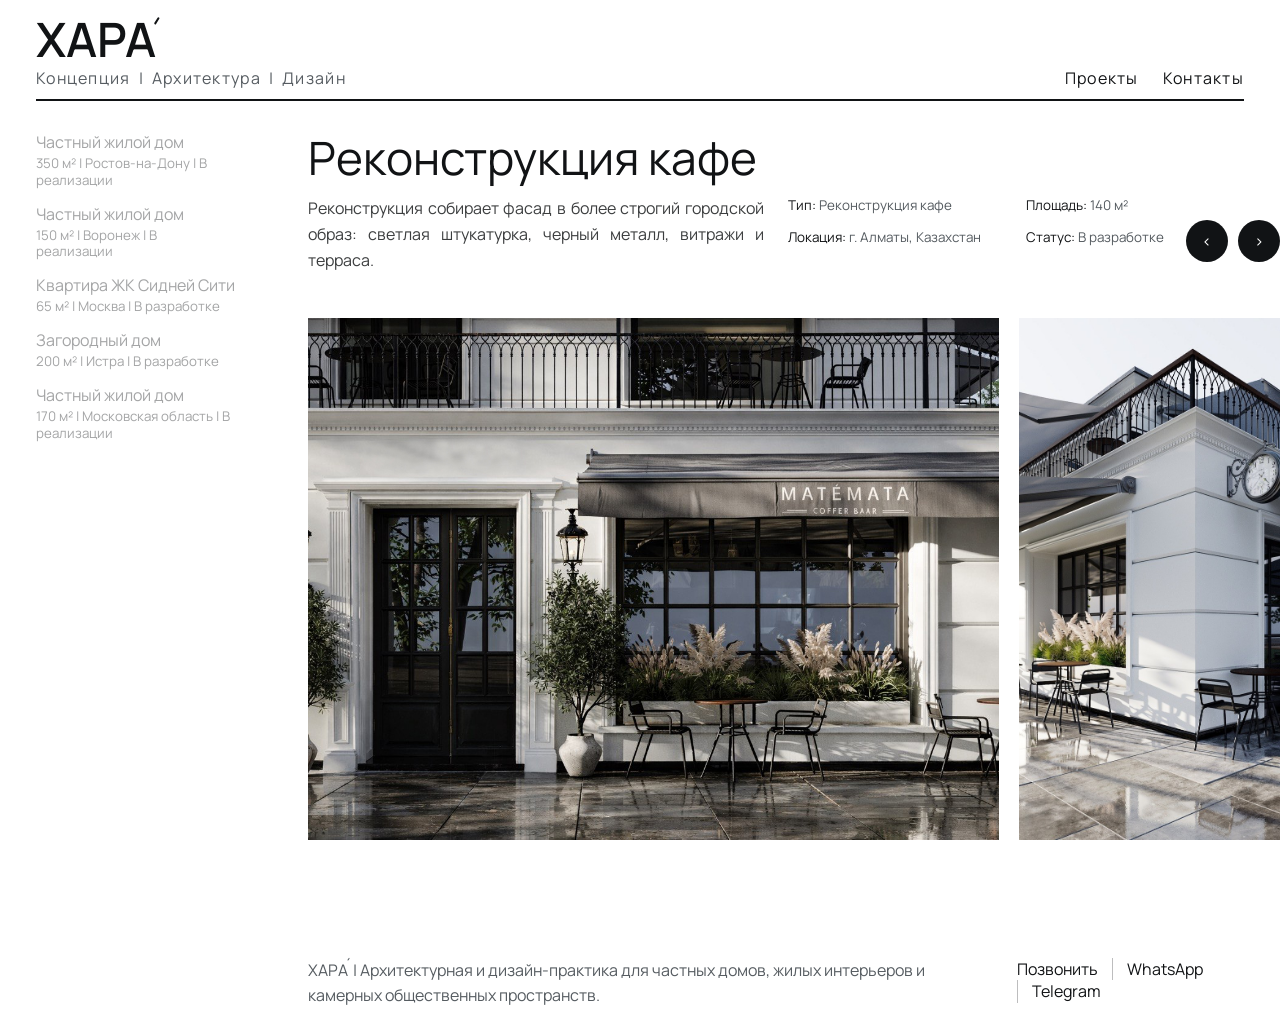
==== commit e412b370: "Tighten fact columns and mobile header" ====
--- a/projects/almaty-reconstruction.html
+++ b/projects/almaty-reconstruction.html
@@ -14,7 +14,7 @@
     href="https://fonts.googleapis.com/css2?family=Manrope:wght@400;500;600&display=swap"
     rel="stylesheet"
   >
-  <link rel="stylesheet" href="../styles.css?v=20260509-mobile-facts">
+  <link rel="stylesheet" href="../styles.css?v=20260509-column-shutter">
 </head>
 <body>
   <div class="site-shell">
@@ -94,6 +94,6 @@
     </footer>
   </div>
 
-  <script src="../script.js?v=20260509-mobile-facts"></script>
+  <script src="../script.js?v=20260509-column-shutter"></script>
 </body>
 </html>
--- a/styles.css
+++ b/styles.css
@@ -957,7 +957,7 @@
 
 .project-details {
   display: grid;
-  grid-template-columns: minmax(0, 1fr) minmax(0, 1fr);
+  grid-template-columns: minmax(0, 1fr) max-content;
   gap: 12px 28px;
   padding: 0;
   list-style: none;
@@ -1183,7 +1183,7 @@
   }
 
   .has-project-index .project-page-summary {
-    grid-column: 1 / span 6;
+    grid-column: 1 / span 7;
   }
 
   .has-project-index .project-page-grid > .project-docs {
@@ -1193,7 +1193,11 @@
 
   .has-project-index .project-facts {
     grid-column: 7 / span 5;
-    max-width: 560px;
+    max-width: 480px;
+  }
+
+  .has-project-index .project-page-grid:not(:has(> .project-docs)) .project-page-summary {
+    grid-column: 1 / span 6;
   }
 
   .has-project-index .project-page-grid:has(> .project-docs) .project-facts {
@@ -1397,7 +1401,7 @@
   grid-column: 7 / span 5;
   grid-row: 1;
   display: grid;
-  grid-template-columns: minmax(0, 1fr) minmax(0, 1fr);
+  grid-template-columns: minmax(0, 1fr) max-content;
   gap: 12px 28px;
   align-self: start;
   min-width: 0;
@@ -2328,11 +2332,11 @@
     margin-top: 2px;
     width: 100%;
     max-width: 100%;
-    grid-template-columns: minmax(0, 1fr) minmax(0, 1fr);
+    grid-template-columns: minmax(0, 1fr) max-content;
     justify-content: start;
     gap: 10px 16px;
     padding-left: 0;
-    font-size: clamp(0.68rem, 2.6vw, 0.78rem);
+    font-size: clamp(0.74rem, 2.9vw, 0.86rem);
   }
 
   .project-facts p {
@@ -2347,17 +2351,17 @@
   }
 
   .project-page-grid .project-facts {
-    gap: 10px 18px;
-    font-size: clamp(0.64rem, 2.45vw, 0.72rem);
+    gap: 10px 16px;
+    font-size: clamp(0.7rem, 2.7vw, 0.8rem);
   }
 
   .project-details {
     width: 100%;
     max-width: 100%;
-    grid-template-columns: minmax(0, 1fr) minmax(0, 1fr);
+    grid-template-columns: minmax(0, 1fr) max-content;
     justify-content: start;
     gap: 12px 16px;
-    font-size: clamp(0.68rem, 2.6vw, 0.78rem);
+    font-size: clamp(0.74rem, 2.9vw, 0.86rem);
   }
 
   .project-details li {
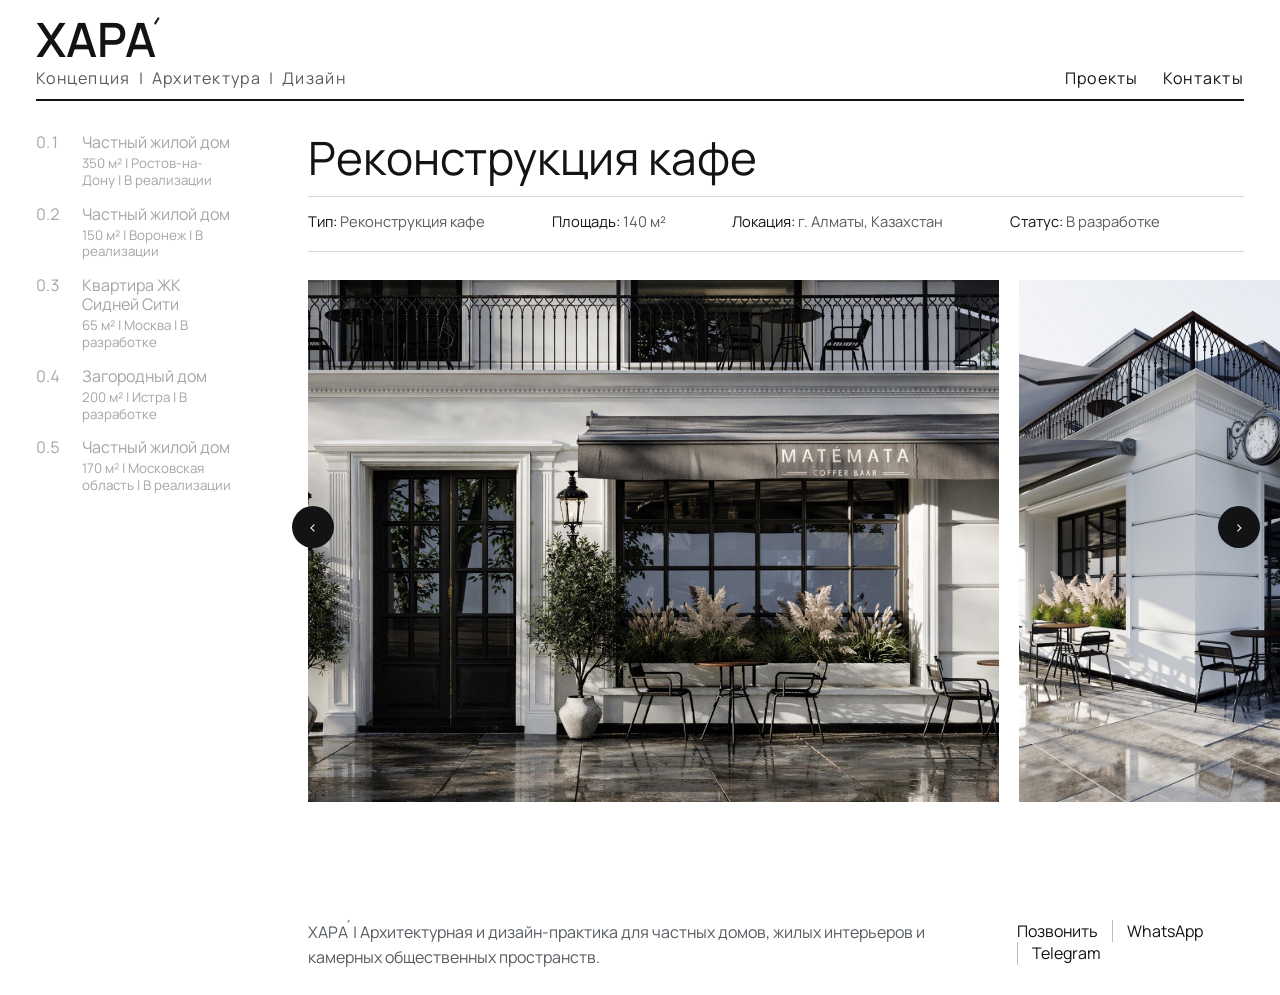
==== commit fc343503: "Refine project page layout" ====
--- a/projects/almaty-reconstruction.html
+++ b/projects/almaty-reconstruction.html
@@ -14,7 +14,7 @@
     href="https://fonts.googleapis.com/css2?family=Manrope:wght@400;500;600&display=swap"
     rel="stylesheet"
   >
-  <link rel="stylesheet" href="../styles.css?v=20260509-column-shutter">
+  <link rel="stylesheet" href="../styles.css?v=20260509-project-clean">
 </head>
 <body>
   <div class="site-shell">
@@ -94,6 +94,6 @@
     </footer>
   </div>
 
-  <script src="../script.js?v=20260509-column-shutter"></script>
+  <script src="../script.js?v=20260509-project-clean"></script>
 </body>
 </html>
--- a/styles.css
+++ b/styles.css
@@ -2538,6 +2538,190 @@
   }
 }
 
+.project-page-summary {
+  display: none;
+}
+
+.project-page-grid {
+  gap: 0 24px;
+}
+
+.project-page-grid > .project-docs {
+  grid-column: 1 / -1;
+  grid-row: 1;
+  width: 100%;
+  max-width: none;
+}
+
+.project-page-grid > .project-docs .project-plan-card {
+  grid-template-columns: minmax(0, 1fr);
+  gap: 0;
+  min-height: 64px;
+  padding: 14px 0;
+  border-top: 1px solid rgba(17, 19, 21, 0.18);
+  border-bottom: 1px solid rgba(17, 19, 21, 0.18);
+}
+
+.project-page-grid > .project-docs .project-plan-card img {
+  display: none;
+}
+
+.project-page-grid > .project-docs .project-plan-card figcaption {
+  grid-column: 1;
+  max-width: max-content;
+}
+
+.project-facts {
+  grid-column: 1 / -1;
+  display: grid;
+  grid-template-columns: repeat(4, max-content);
+  justify-content: start;
+  gap: clamp(26px, 5.2vw, 92px);
+  width: 100%;
+  max-width: none;
+  padding: 14px 0 18px;
+  border-bottom: 1px solid rgba(17, 19, 21, 0.18);
+  font-size: clamp(0.86rem, 0.78rem + 0.18vw, 0.98rem);
+}
+
+.project-page-grid:has(> .project-docs) .project-facts {
+  grid-row: 2;
+}
+
+.project-page-grid:not(:has(> .project-docs)) .project-facts {
+  grid-row: 1;
+  border-top: 1px solid rgba(17, 19, 21, 0.18);
+}
+
+.project-facts p,
+.project-facts p:nth-child(even) {
+  justify-self: start;
+}
+
+.has-project-index .project-page-summary {
+  display: none;
+}
+
+.has-project-index .project-page-grid > .project-docs,
+.has-project-index .project-facts,
+.has-project-index .project-page-grid:has(> .project-docs) .project-facts {
+  grid-column: 1 / -1;
+  max-width: none;
+}
+
+.has-project-index .project-page-grid > .project-docs {
+  grid-row: 1;
+}
+
+.has-project-index .project-page-grid:has(> .project-docs) .project-facts {
+  grid-row: 2;
+  align-self: start;
+}
+
+.has-project-index .project-gallery {
+  padding-top: 28px;
+}
+
+.project-gallery-controls {
+  inset: 0;
+  top: 0;
+  right: 0;
+  z-index: 6;
+  display: block;
+  pointer-events: none;
+}
+
+.project-gallery-control {
+  position: absolute;
+  top: 50%;
+  pointer-events: auto;
+  transform: translateY(-50%);
+}
+
+.project-gallery-control:first-child {
+  left: clamp(12px, 1.6vw, 24px);
+}
+
+.project-gallery-control:last-child {
+  right: clamp(12px, 1.6vw, 24px);
+}
+
+.project-index-link {
+  display: grid;
+  grid-template-columns: 2.4em minmax(0, 1fr);
+  gap: 8px;
+  align-items: baseline;
+}
+
+.project-index-number,
+.project-switcher-number {
+  color: inherit;
+  font-variant-numeric: tabular-nums;
+}
+
+.project-switcher-number {
+  display: inline-block;
+  margin-right: 8px;
+}
+
+@media (max-width: 980px) {
+  .project-index-link {
+    display: flex;
+    gap: 8px;
+  }
+
+  .project-page-grid > .project-docs {
+    order: 1;
+  }
+
+  .project-facts {
+    order: 2;
+    grid-template-columns: repeat(2, max-content);
+    gap: 10px clamp(24px, 8vw, 58px);
+    justify-content: start;
+  }
+}
+
+@media (max-width: 760px) {
+  .site-shell {
+    padding: 64px 0 calc(64px + env(safe-area-inset-bottom));
+  }
+
+  .topbar {
+    position: fixed;
+    top: 0;
+    right: 0;
+    left: 0;
+    z-index: 46;
+  }
+
+  .project-page-grid {
+    gap: 0;
+    padding-top: 8px;
+  }
+
+  .project-page-grid > .project-docs .project-plan-card {
+    min-height: 58px;
+    padding: 12px 0;
+  }
+
+  .project-facts,
+  .project-page-grid .project-facts {
+    grid-template-columns: repeat(2, max-content);
+    gap: 10px clamp(18px, 9vw, 42px);
+    padding: 12px 0 16px;
+    font-size: clamp(0.82rem, 3.1vw, 0.92rem);
+  }
+
+  .project-gallery {
+    padding-top: 24px;
+  }
+
+  .project-gallery-controls {
+    display: none;
+  }
+}
+
 @media (prefers-reduced-motion: reduce) {
   html {
     scroll-behavior: auto;
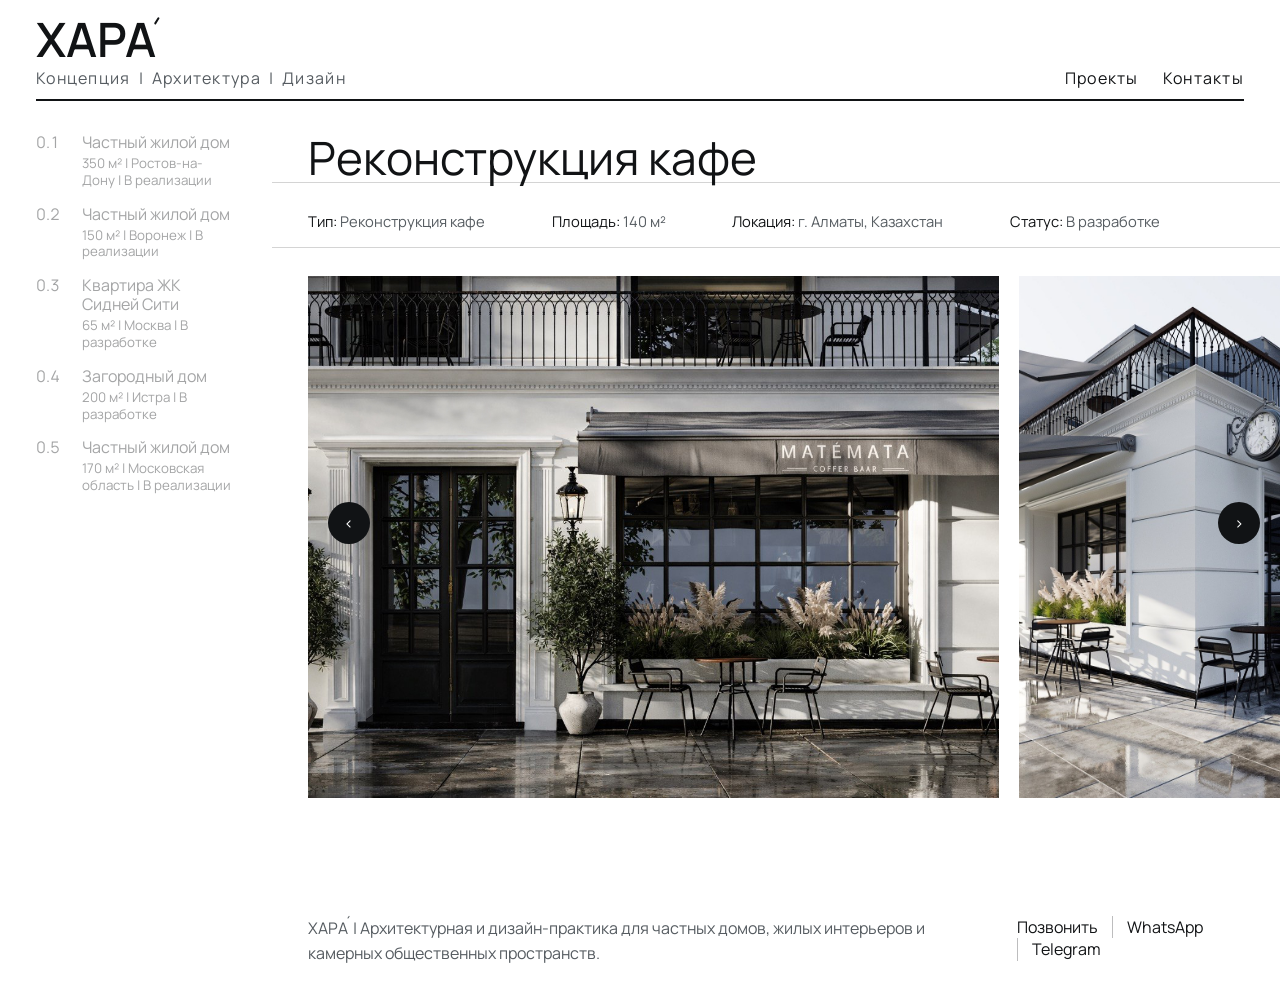
==== commit ecd8ba87: "Refine project plan and facts layout" ====
--- a/projects/almaty-reconstruction.html
+++ b/projects/almaty-reconstruction.html
@@ -14,7 +14,7 @@
     href="https://fonts.googleapis.com/css2?family=Manrope:wght@400;500;600&display=swap"
     rel="stylesheet"
   >
-  <link rel="stylesheet" href="../styles.css?v=20260509-project-clean">
+  <link rel="stylesheet" href="../styles.css?v=20260509-static-planline">
 </head>
 <body>
   <div class="site-shell">
@@ -94,6 +94,6 @@
     </footer>
   </div>
 
-  <script src="../script.js?v=20260509-project-clean"></script>
+  <script src="../script.js?v=20260509-static-planline"></script>
 </body>
 </html>
--- a/styles.css
+++ b/styles.css
@@ -2602,20 +2602,27 @@
   display: none;
 }
 
-.has-project-index .project-page-grid > .project-docs,
-.has-project-index .project-facts,
+.has-project-index .project-page-grid:has(> .project-docs) > .project-docs {
+  grid-column: 1;
+  grid-row: 1;
+  max-width: none;
+}
+
 .has-project-index .project-page-grid:has(> .project-docs) .project-facts {
+  grid-column: 2;
+  grid-row: 1;
+  max-width: none;
+  align-self: stretch;
+  align-content: center;
+  border: 0;
+  border-left: 1px solid rgba(17, 19, 21, 0.24);
+  padding: 14px 0 14px 24px;
+}
+
+.has-project-index .project-page-grid:not(:has(> .project-docs)) .project-facts {
   grid-column: 1 / -1;
+  grid-row: 1;
   max-width: none;
-}
-
-.has-project-index .project-page-grid > .project-docs {
-  grid-row: 1;
-}
-
-.has-project-index .project-page-grid:has(> .project-docs) .project-facts {
-  grid-row: 2;
-  align-self: start;
 }
 
 .has-project-index .project-gallery {
@@ -2719,6 +2726,138 @@
 
   .project-gallery-controls {
     display: none;
+  }
+}
+
+.project-row .project-plan-card {
+  grid-template-columns: minmax(0, 1fr);
+  min-height: 64px;
+}
+
+.project-row .project-plan-card img {
+  display: none;
+}
+
+.project-row .project-plan-card figcaption {
+  grid-column: 1;
+  max-width: max-content;
+}
+
+.project-page-grid:has(> .project-docs) {
+  grid-template-columns: minmax(260px, 0.38fr) minmax(0, 1fr);
+  column-gap: 0;
+  align-items: stretch;
+  border-top: 1px solid rgba(17, 19, 21, 0.18);
+  border-bottom: 1px solid rgba(17, 19, 21, 0.18);
+}
+
+.project-page-grid:has(> .project-docs) > .project-docs {
+  grid-column: 1;
+  grid-row: 1;
+}
+
+.project-page-grid:has(> .project-docs) > .project-docs .project-plan-card {
+  min-height: 58px;
+  padding: 14px 24px 14px 0;
+  border: 0;
+}
+
+.project-page-grid:has(> .project-docs) .project-facts {
+  grid-column: 2;
+  grid-row: 1;
+  align-content: center;
+  grid-template-columns: repeat(4, max-content);
+  gap: clamp(22px, 4vw, 78px);
+  border: 0;
+  border-left: 1px solid rgba(17, 19, 21, 0.24);
+  padding: 14px 0 14px 24px;
+}
+
+.project-page-grid:not(:has(> .project-docs)) {
+  border-top: 1px solid rgba(17, 19, 21, 0.18);
+  border-bottom: 1px solid rgba(17, 19, 21, 0.18);
+}
+
+.project-page-grid:not(:has(> .project-docs)) .project-facts {
+  border: 0;
+  padding: 14px 0;
+}
+
+.project-gallery-control:first-child {
+  left: calc(var(--page-gutter) + clamp(12px, 1.6vw, 24px));
+}
+
+@media (max-width: 760px) {
+  .topbar .brand-mark {
+    font-size: clamp(1.9rem, 8vw, 2.25rem);
+    line-height: 0.9;
+    transform: none;
+  }
+
+  .project-index-number,
+  .project-switcher-number {
+    display: none;
+  }
+
+  .project-index-link {
+    gap: 0;
+  }
+
+  .project-page-grid:has(> .project-docs) {
+    grid-template-columns: 1fr;
+    border-top: 1px solid rgba(17, 19, 21, 0.18);
+    border-bottom: 1px solid rgba(17, 19, 21, 0.18);
+  }
+
+  .project-page-grid:has(> .project-docs) > .project-docs {
+    grid-column: 1;
+    grid-row: 1;
+  }
+
+  .project-page-grid:has(> .project-docs) > .project-docs .project-plan-card {
+    min-height: 52px;
+    padding: 12px 0;
+    border: 0;
+    border-bottom: 1px solid rgba(17, 19, 21, 0.18);
+  }
+
+  .project-page-grid:has(> .project-docs) .project-facts,
+  .project-page-grid:not(:has(> .project-docs)) .project-facts,
+  .project-page-grid .project-facts {
+    grid-column: 1;
+    grid-row: 2;
+    grid-template-columns: minmax(0, 1fr) minmax(0, 1fr);
+    gap: 10px 20px;
+    border: 0;
+    padding: 12px 0 14px;
+    font-size: clamp(0.8rem, 3vw, 0.9rem);
+  }
+
+  .has-project-index .project-page-grid:has(> .project-docs) .project-facts,
+  .has-project-index .project-page-grid:not(:has(> .project-docs)) .project-facts {
+    grid-column: 1;
+    grid-row: 2;
+    border-left: 0;
+    padding: 12px 0 14px;
+  }
+
+  .project-page-grid:not(:has(> .project-docs)) .project-facts {
+    grid-row: 1;
+  }
+
+  .has-project-index .project-page-grid:not(:has(> .project-docs)) .project-facts {
+    grid-row: 1;
+  }
+
+  .project-facts p {
+    min-width: 0;
+    white-space: nowrap;
+  }
+
+  .footer-note {
+    width: 100%;
+    max-width: 100%;
+    box-sizing: border-box;
   }
 }
 
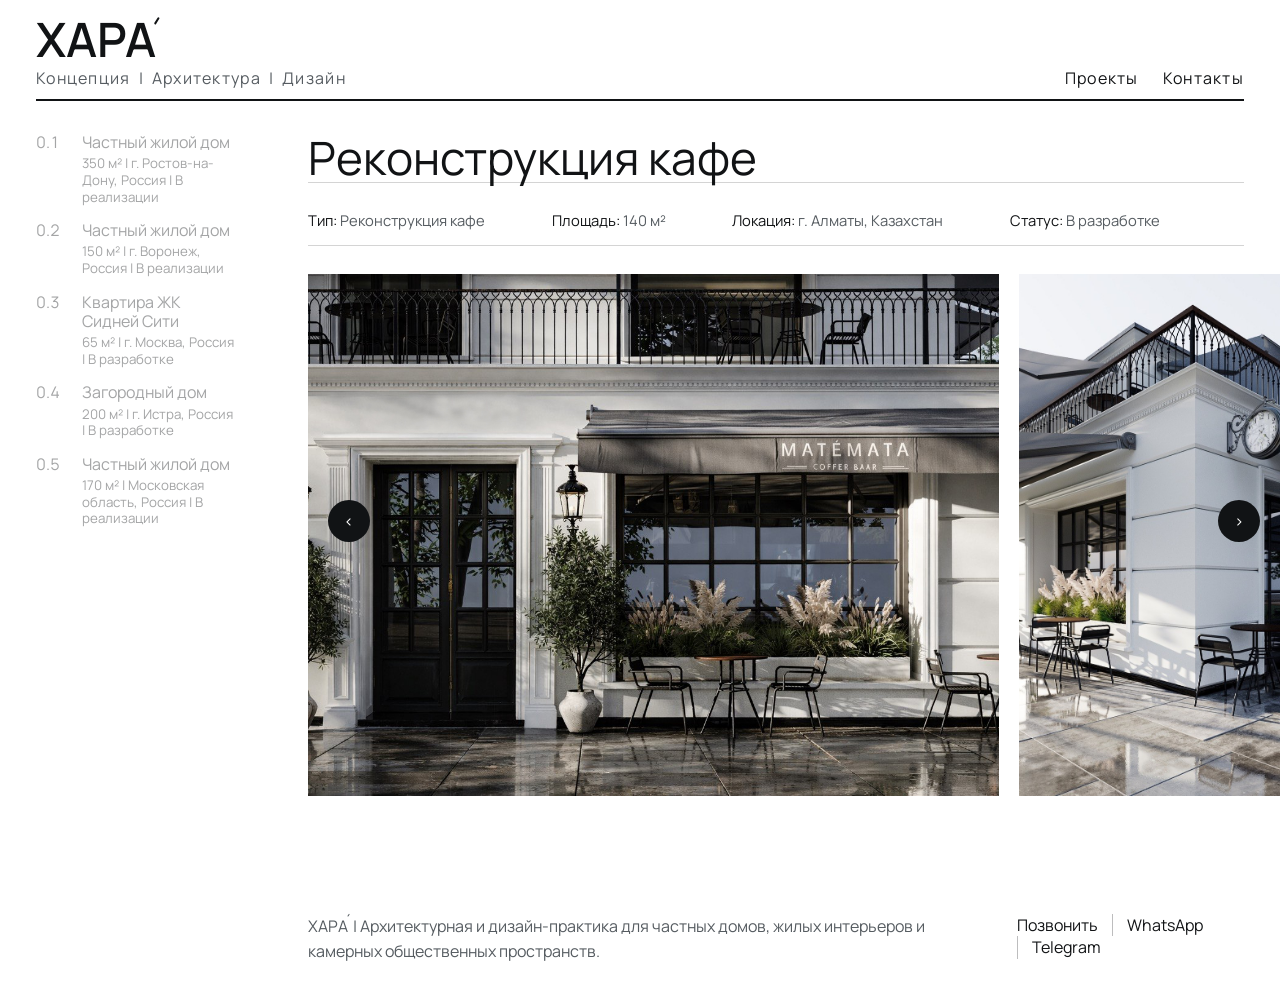
==== commit 4e5d4534: "Align project facts and locations" ====
--- a/projects/almaty-reconstruction.html
+++ b/projects/almaty-reconstruction.html
@@ -14,7 +14,7 @@
     href="https://fonts.googleapis.com/css2?family=Manrope:wght@400;500;600&display=swap"
     rel="stylesheet"
   >
-  <link rel="stylesheet" href="../styles.css?v=20260509-static-planline">
+  <link rel="stylesheet" href="../styles.css?v=20260510-project-align">
 </head>
 <body>
   <div class="site-shell">
@@ -94,6 +94,6 @@
     </footer>
   </div>
 
-  <script src="../script.js?v=20260509-static-planline"></script>
+  <script src="../script.js?v=20260510-project-align"></script>
 </body>
 </html>
--- a/styles.css
+++ b/styles.css
@@ -2908,3 +2908,108 @@
     transform: none;
   }
 }
+
+.project-page-grid:has(> .project-docs) .project-facts,
+.has-project-index .project-page-grid:has(> .project-docs) .project-facts {
+  position: relative;
+  border-left: 0;
+}
+
+.project-page-grid:has(> .project-docs),
+.project-page-grid:not(:has(> .project-docs)) {
+  position: relative;
+  border-top: 0;
+  border-bottom: 0;
+}
+
+.project-page-grid:has(> .project-docs)::before,
+.project-page-grid:has(> .project-docs)::after,
+.project-page-grid:not(:has(> .project-docs))::before,
+.project-page-grid:not(:has(> .project-docs))::after {
+  content: "";
+  position: absolute;
+  left: var(--page-gutter);
+  right: var(--page-gutter);
+  height: 1px;
+  background: rgba(17, 19, 21, 0.18);
+  pointer-events: none;
+}
+
+.project-page-grid:has(> .project-docs)::before,
+.project-page-grid:not(:has(> .project-docs))::before {
+  top: 0;
+}
+
+.project-page-grid:has(> .project-docs)::after,
+.project-page-grid:not(:has(> .project-docs))::after {
+  bottom: 0;
+}
+
+.project-page-grid:has(> .project-docs) .project-facts::before,
+.has-project-index .project-page-grid:has(> .project-docs) .project-facts::before {
+  content: "";
+  position: absolute;
+  top: 14px;
+  bottom: 14px;
+  left: 0;
+  width: 1px;
+  background: rgba(17, 19, 21, 0.24);
+}
+
+@media (max-width: 760px) {
+  .project-page-grid:has(> .project-docs) {
+    border-top: 0;
+    border-bottom: 0;
+  }
+
+  .project-page-grid:has(> .project-docs)::before,
+  .project-page-grid:has(> .project-docs)::after {
+    content: none;
+  }
+
+  .project-page-grid:has(> .project-docs) .project-facts::before,
+  .has-project-index .project-page-grid:has(> .project-docs) .project-facts::before {
+    content: none;
+  }
+
+  .project-facts,
+  .project-page-grid .project-facts,
+  .project-page-grid:has(> .project-docs) .project-facts,
+  .project-page-grid:not(:has(> .project-docs)) .project-facts,
+  .has-project-index .project-page-grid:has(> .project-docs) .project-facts,
+  .has-project-index .project-page-grid:not(:has(> .project-docs)) .project-facts {
+    grid-template-columns: minmax(0, 1fr) max-content;
+    justify-content: space-between;
+    column-gap: clamp(20px, 8vw, 44px);
+  }
+
+  .project-page-grid .project-facts p {
+    display: block;
+    white-space: normal;
+    overflow-wrap: anywhere;
+  }
+
+  .project-details {
+    grid-template-columns: minmax(0, 1fr) max-content;
+    justify-content: space-between;
+  }
+
+  .project-details li {
+    display: block;
+    white-space: normal;
+    overflow-wrap: anywhere;
+  }
+
+  .footer {
+    align-items: stretch;
+    text-align: left;
+  }
+
+  .footer-copy {
+    max-width: none;
+  }
+
+  .footer .contact-actions {
+    justify-content: center;
+  }
+}
